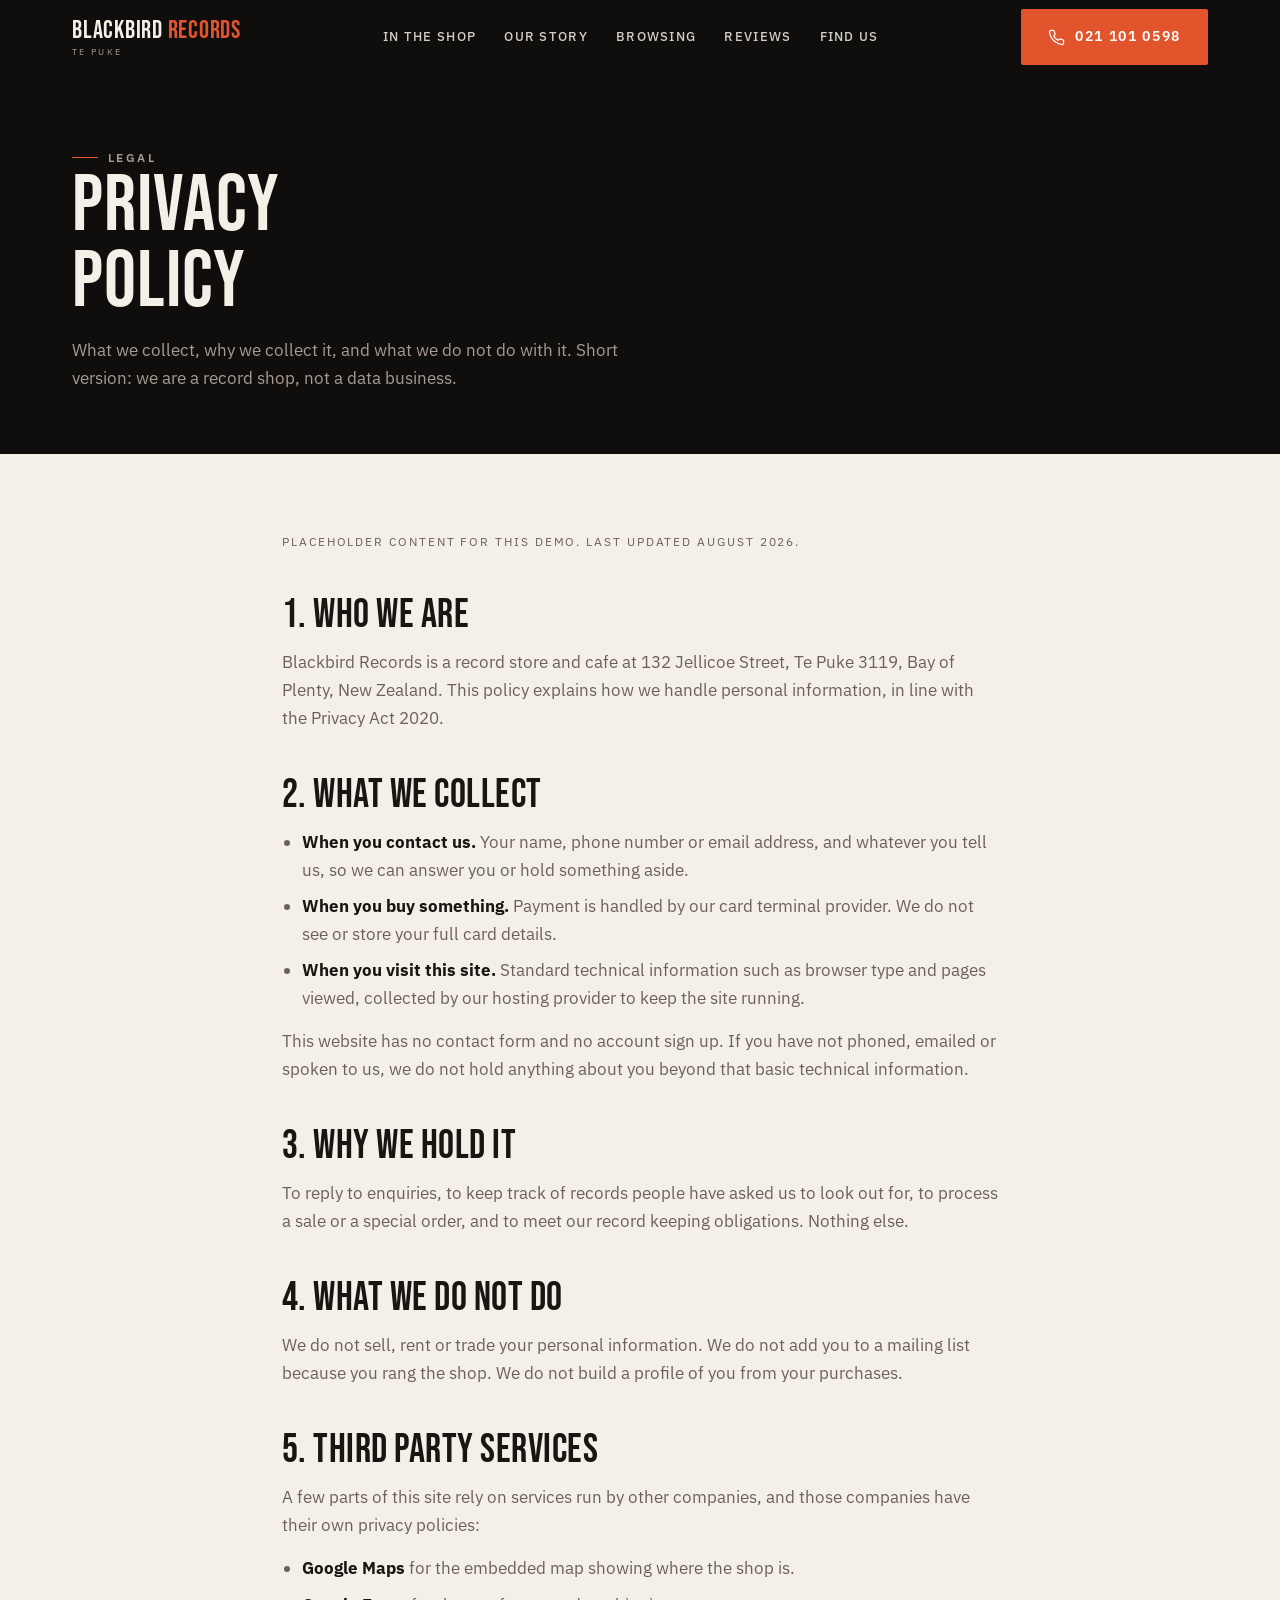
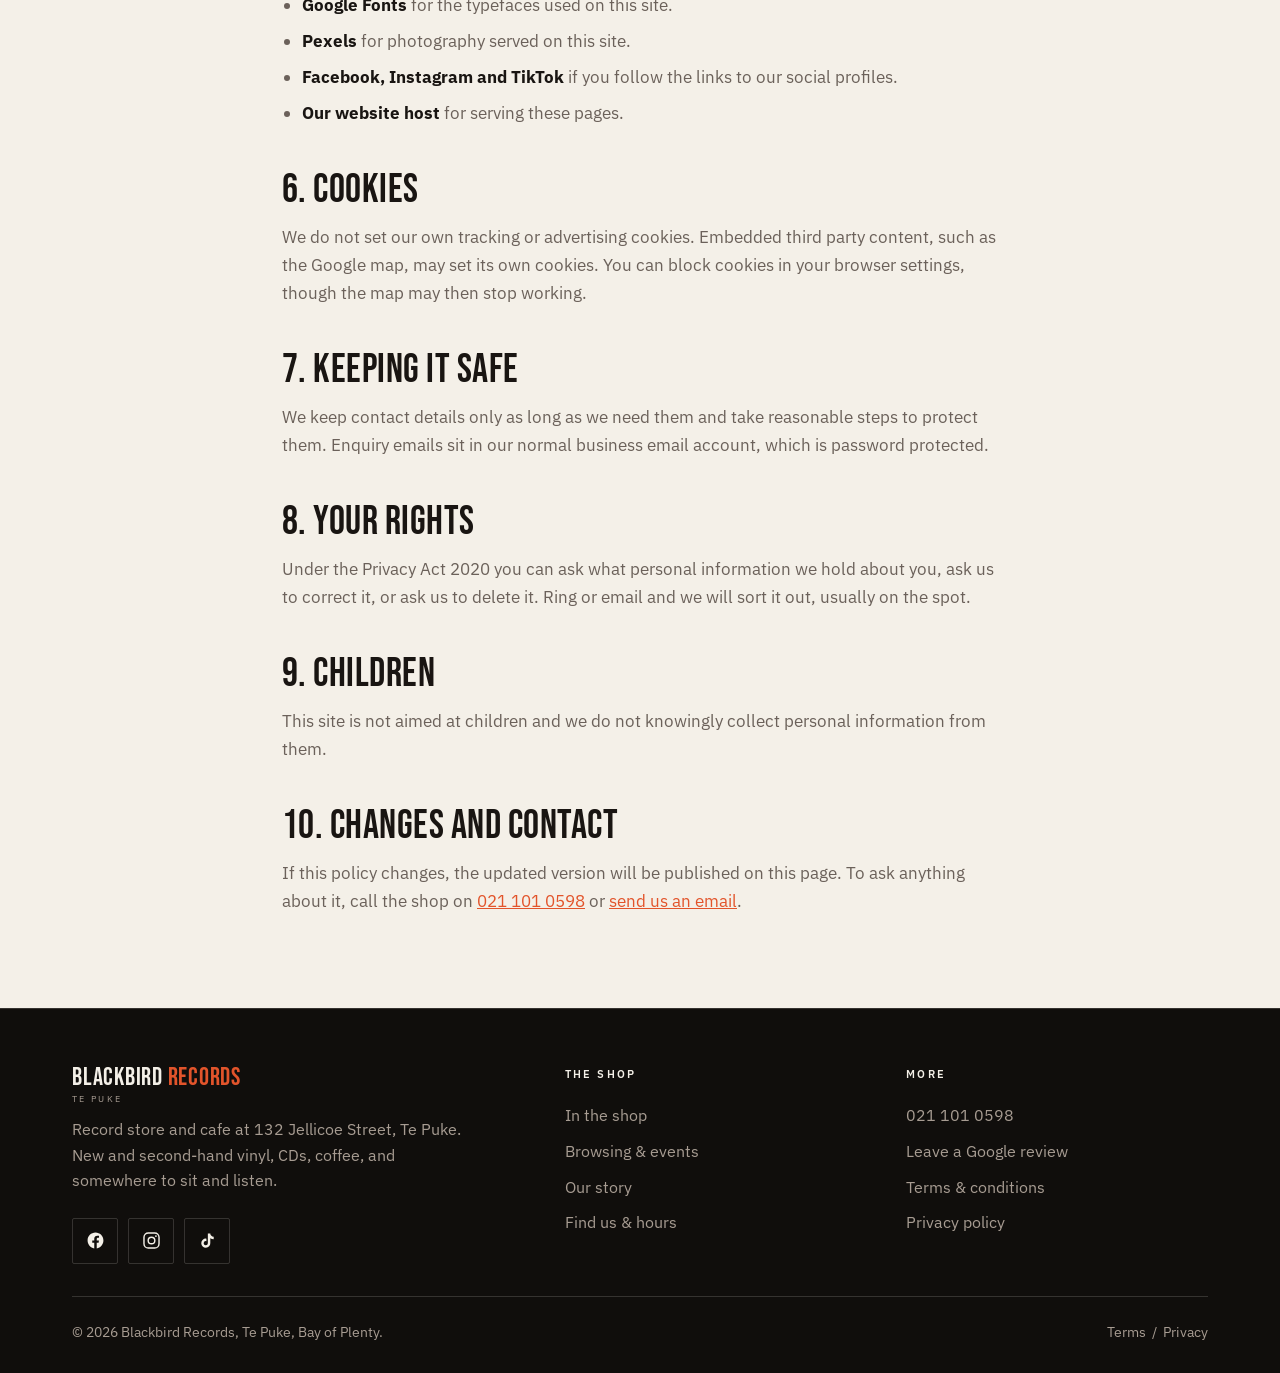
==== privacy.html @ 30caebe0 "Initial build: Blackbird Records" ====
<!DOCTYPE html>
<html lang="en-NZ">
<head>
<meta charset="utf-8">
<meta name="viewport" content="width=device-width, initial-scale=1">
<title>Privacy Policy | Blackbird Records, Te Puke</title>
<meta name="description" content="Privacy policy for Blackbird Records, the record store and cafe at 132 Jellicoe Street, Te Puke.">
<meta name="robots" content="noindex">
<meta name="theme-color" content="#100E0C">
<link rel="icon" href="data:image/svg+xml,%3Csvg xmlns='http://www.w3.org/2000/svg' viewBox='0 0 64 64'%3E%3Crect width='64' height='64' fill='%23100E0C'/%3E%3Ccircle cx='32' cy='32' r='21' fill='none' stroke='%23F4F0E8' stroke-width='2.5'/%3E%3Ccircle cx='32' cy='32' r='13' fill='none' stroke='%23F4F0E8' stroke-width='1.5' opacity='.5'/%3E%3Ccircle cx='32' cy='32' r='6' fill='%23E2542B'/%3E%3C/svg%3E">
<link rel="preconnect" href="https://fonts.googleapis.com">
<link rel="preconnect" href="https://fonts.gstatic.com" crossorigin>
<link href="https://fonts.googleapis.com/css2?family=Bebas+Neue&family=IBM+Plex+Sans:wght@400;500;600&display=swap" rel="stylesheet">
<link rel="stylesheet" href="style.css">
</head>
<body>

<div id="intro">
  <div class="intro-mark">Blackbird<br><span>Records</span></div>
  <div class="intro-sub">Te Puke, Bay of Plenty</div>
</div>

<header class="nav stuck">
  <div class="wrap nav-in">
    <a class="brand" href="index.html">
      <b>Blackbird <i>Records</i></b>
      <small>Te Puke</small>
    </a>
    <nav class="nav-links">
      <a href="index.html#shop">In the shop</a>
      <a href="index.html#about">Our story</a>
      <a href="records.html">Browsing</a>
      <a href="index.html#reviews">Reviews</a>
      <a href="index.html#visit">Find us</a>
    </nav>
    <div class="nav-right">
      <a class="btn btn--accent nav-cta" href="tel:+64211010598">
        <svg viewBox="0 0 24 24" fill="none" stroke="currentColor" stroke-width="1.8" stroke-linecap="round" stroke-linejoin="round" aria-hidden="true"><path d="M22 16.9v3a2 2 0 0 1-2.2 2 19.8 19.8 0 0 1-8.6-3.1 19.5 19.5 0 0 1-6-6A19.8 19.8 0 0 1 2.1 4.2 2 2 0 0 1 4.1 2h3a2 2 0 0 1 2 1.7c.1 1 .4 1.9.7 2.8a2 2 0 0 1-.5 2.1L8.1 9.9a16 16 0 0 0 6 6l1.3-1.2a2 2 0 0 1 2.1-.5c.9.3 1.8.6 2.8.7a2 2 0 0 1 1.7 2z"/></svg>
        021 101 0598
      </a>
      <a class="nav-call" href="tel:+64211010598" aria-label="Call Blackbird Records">
        <svg viewBox="0 0 24 24" fill="none" stroke="currentColor" stroke-width="1.9" stroke-linecap="round" stroke-linejoin="round" aria-hidden="true"><path d="M22 16.9v3a2 2 0 0 1-2.2 2 19.8 19.8 0 0 1-8.6-3.1 19.5 19.5 0 0 1-6-6A19.8 19.8 0 0 1 2.1 4.2 2 2 0 0 1 4.1 2h3a2 2 0 0 1 2 1.7c.1 1 .4 1.9.7 2.8a2 2 0 0 1-.5 2.1L8.1 9.9a16 16 0 0 0 6 6l1.3-1.2a2 2 0 0 1 2.1-.5c.9.3 1.8.6 2.8.7a2 2 0 0 1 1.7 2z"/></svg>
      </a>
      <button class="burger" id="burger" aria-label="Open menu" aria-expanded="false" aria-controls="mobileMenu">
        <svg viewBox="0 0 24 24" fill="none" stroke="currentColor" stroke-width="2" stroke-linecap="round" aria-hidden="true"><path d="M3 6h18M3 12h18M3 18h18"/></svg>
      </button>
    </div>
  </div>
  <div class="mobile-menu" id="mobileMenu">
    <a href="index.html#shop">In the shop</a>
    <a href="index.html#about">Our story</a>
    <a href="records.html">Browsing &amp; events</a>
    <a href="index.html#reviews">Reviews</a>
    <a href="index.html#visit">Find us &amp; hours</a>
  </div>
</header>

<section class="page-head">
  <div class="wrap">
    <p class="eyebrow">Legal</p>
    <h1>Privacy<br>policy</h1>
    <p>What we collect, why we collect it, and what we do not do with it. Short version: we are a record shop, not a data business.</p>
  </div>
</section>

<section class="section section--bone">
  <div class="wrap prose rv">
    <p class="updated">Placeholder content for this demo. Last updated August 2026.</p>

    <h2>1. Who we are</h2>
    <p>Blackbird Records is a record store and cafe at 132 Jellicoe Street, Te Puke 3119, Bay of Plenty, New Zealand. This policy explains how we handle personal information, in line with the Privacy Act 2020.</p>

    <h2>2. What we collect</h2>
    <ul>
      <li><strong>When you contact us.</strong> Your name, phone number or email address, and whatever you tell us, so we can answer you or hold something aside.</li>
      <li><strong>When you buy something.</strong> Payment is handled by our card terminal provider. We do not see or store your full card details.</li>
      <li><strong>When you visit this site.</strong> Standard technical information such as browser type and pages viewed, collected by our hosting provider to keep the site running.</li>
    </ul>
    <p>This website has no contact form and no account sign up. If you have not phoned, emailed or spoken to us, we do not hold anything about you beyond that basic technical information.</p>

    <h2>3. Why we hold it</h2>
    <p>To reply to enquiries, to keep track of records people have asked us to look out for, to process a sale or a special order, and to meet our record keeping obligations. Nothing else.</p>

    <h2>4. What we do not do</h2>
    <p>We do not sell, rent or trade your personal information. We do not add you to a mailing list because you rang the shop. We do not build a profile of you from your purchases.</p>

    <h2>5. Third party services</h2>
    <p>A few parts of this site rely on services run by other companies, and those companies have their own privacy policies:</p>
    <ul>
      <li><strong>Google Maps</strong> for the embedded map showing where the shop is.</li>
      <li><strong>Google Fonts</strong> for the typefaces used on this site.</li>
      <li><strong>Pexels</strong> for photography served on this site.</li>
      <li><strong>Facebook, Instagram and TikTok</strong> if you follow the links to our social profiles.</li>
      <li><strong>Our website host</strong> for serving these pages.</li>
    </ul>

    <h2>6. Cookies</h2>
    <p>We do not set our own tracking or advertising cookies. Embedded third party content, such as the Google map, may set its own cookies. You can block cookies in your browser settings, though the map may then stop working.</p>

    <h2>7. Keeping it safe</h2>
    <p>We keep contact details only as long as we need them and take reasonable steps to protect them. Enquiry emails sit in our normal business email account, which is password protected.</p>

    <h2>8. Your rights</h2>
    <p>Under the Privacy Act 2020 you can ask what personal information we hold about you, ask us to correct it, or ask us to delete it. Ring or email and we will sort it out, usually on the spot.</p>

    <h2>9. Children</h2>
    <p>This site is not aimed at children and we do not knowingly collect personal information from them.</p>

    <h2>10. Changes and contact</h2>
    <p>If this policy changes, the updated version will be published on this page. To ask anything about it, call the shop on <a href="tel:+64211010598" style="color:var(--accent);">021 101 0598</a> or <a data-gmail href="#" data-user="blackbirdrecordstepuke" data-domain="gmail.com" data-su="Privacy%20question" data-body="Hi%20Justin%2C%0A%0A" style="color:var(--accent);">send us an email</a>.</p>
  </div>
</section>

<footer class="footer">
  <div class="wrap">
    <div class="foot-top">
      <div>
        <a class="brand" href="index.html" style="display:inline-flex;">
          <b>Blackbird <i>Records</i></b>
          <small>Te Puke</small>
        </a>
        <p>Record store and cafe at 132 Jellicoe Street, Te Puke. New and second-hand vinyl, CDs, coffee, and somewhere to sit and listen.</p>
        <div class="socials">
          <a href="https://www.facebook.com/blackbirdrecordstepuke/" target="_blank" rel="noopener" aria-label="Blackbird Records on Facebook">
            <svg viewBox="0 0 24 24" fill="currentColor" aria-hidden="true"><path d="M22 12.06C22 6.5 17.52 2 12 2S2 6.5 2 12.06c0 5 3.66 9.15 8.44 9.94v-7.03H7.9v-2.9h2.54V9.85c0-2.52 1.5-3.91 3.77-3.91 1.09 0 2.24.2 2.24.2v2.46h-1.26c-1.24 0-1.63.78-1.63 1.57v1.89h2.78l-.45 2.9h-2.33V22c4.78-.79 8.44-4.93 8.44-9.94z"/></svg>
          </a>
          <a href="https://www.instagram.com/blackbirdrecords_tepuke/" target="_blank" rel="noopener" aria-label="Blackbird Records on Instagram">
            <svg viewBox="0 0 24 24" fill="none" stroke="currentColor" stroke-width="1.8" aria-hidden="true"><rect x="2.5" y="2.5" width="19" height="19" rx="5.5"/><circle cx="12" cy="12" r="4.2"/><circle cx="17.6" cy="6.4" r="1.15" fill="currentColor" stroke="none"/></svg>
          </a>
          <a href="https://www.tiktok.com/search?q=Blackbird%20Records%20Te%20Puke" target="_blank" rel="noopener" aria-label="Search TikTok for Blackbird Records">
            <svg viewBox="0 0 24 24" fill="currentColor" aria-hidden="true"><path d="M16.6 5.82A4.28 4.28 0 0 1 15.54 3h-3.1v12.4a2.59 2.59 0 0 1-2.59 2.5 2.59 2.59 0 1 1 .77-5.06v-3.2a5.75 5.75 0 0 0-.77-.05A5.71 5.71 0 1 0 15.54 15V9.01a7.35 7.35 0 0 0 4.3 1.38V7.3a4.29 4.29 0 0 1-3.24-1.48z"/></svg>
          </a>
        </div>
      </div>

      <div class="foot-col">
        <h4>The shop</h4>
        <a href="index.html#shop">In the shop</a>
        <a href="records.html">Browsing &amp; events</a>
        <a href="index.html#about">Our story</a>
        <a href="index.html#visit">Find us &amp; hours</a>
      </div>

      <div class="foot-col">
        <h4>More</h4>
        <a href="tel:+64211010598">021 101 0598</a>
        <a href="https://search.google.com/local/writereview?placeid=ChIJOxzHuvd5bm0RaVWxwtF5s38" target="_blank" rel="noopener">Leave a Google review</a>
        <a href="terms.html">Terms &amp; conditions</a>
        <a href="privacy.html">Privacy policy</a>
      </div>
    </div>

    <div class="foot-bot">
      <span>&copy; <span data-year>2026</span> Blackbird Records, Te Puke, Bay of Plenty.</span>
      <span><a href="terms.html">Terms</a> &nbsp;/&nbsp; <a href="privacy.html">Privacy</a></span>
    </div>
  </div>
</footer>

<script src="site.js"></script>
</body>
</html>
---- style.css ----
/* Blackbird Records, Te Puke
   Archetype: Industrial. Bebas Neue + IBM Plex Sans. */

:root{
  --ink:#100E0C;
  --ink-2:#1A1613;
  --ink-3:#241E1A;
  --bone:#F4F0E8;
  --bone-2:#E8E1D4;
  --accent:#E2542B;
  --accent-soft:rgba(226,84,43,.14);
  --text:#191512;
  --muted:#6B615A;
  --muted-dark:#A79C92;
  --line:rgba(16,14,12,.14);
  --line-dark:rgba(244,240,232,.16);
  --r:2px;
  --wrap:1180px;
  --display:"Bebas Neue",Impact,"Haettenschweiler","Arial Narrow",sans-serif;
  --body:"IBM Plex Sans",-apple-system,BlinkMacSystemFont,"Segoe UI",sans-serif;
}

*,*::before,*::after{box-sizing:border-box;}

html{-webkit-text-size-adjust:100%;scroll-behavior:smooth;}
@media (prefers-reduced-motion:reduce){html{scroll-behavior:auto;}}

body{
  margin:0;
  background:var(--bone);
  color:var(--text);
  font-family:var(--body);
  font-size:17px;
  line-height:1.65;
  overflow-x:hidden;
  -webkit-font-smoothing:antialiased;
}

img{
  max-width:100%;
  display:block;
  image-orientation:from-image;
  filter:saturate(.85) contrast(1.06);
}

a{color:inherit;}

h1,h2,h3,.display{
  font-family:var(--display);
  font-weight:400;
  letter-spacing:.012em;
  line-height:.95;
  margin:0;
  text-transform:uppercase;
}

.wrap{width:100%;max-width:var(--wrap);margin:0 auto;padding:0 22px;}

.eyebrow{
  font-family:var(--body);
  font-size:12px;
  font-weight:600;
  letter-spacing:.2em;
  text-transform:uppercase;
  color:var(--accent);
  margin:0 0 14px;
  display:flex;
  align-items:center;
  gap:10px;
}
.eyebrow::before{content:"";width:26px;height:1px;background:var(--accent);flex:none;}

.section{padding:78px 0;}
.section--bone{background:var(--bone);}
.section--bone2{background:var(--bone-2);}
.section--ink{background:var(--ink);color:var(--bone);}
.section--ink h2,.section--ink h3{color:var(--bone);}

.sec-head{max-width:640px;margin-bottom:40px;}
.sec-head h2{font-size:clamp(38px,8.4vw,62px);}
.sec-head p{margin:16px 0 0;color:var(--muted);font-size:17px;}
.section--ink .sec-head p{color:var(--muted-dark);}

/* ---------- buttons ---------- */
.btn{
  display:inline-flex;align-items:center;justify-content:center;gap:10px;
  min-height:52px;padding:15px 26px;
  font-family:var(--body);font-size:14px;font-weight:600;
  letter-spacing:.12em;text-transform:uppercase;text-decoration:none;
  border:1px solid transparent;border-radius:var(--r);
  cursor:pointer;transition:transform .18s ease,background .18s ease,color .18s ease,border-color .18s ease;
}
.btn svg{width:17px;height:17px;flex:none;}
.btn--accent{background:var(--accent);color:#fff;}
.btn--accent:hover{background:#c9451f;transform:translateY(-2px);}
.btn--ghost{border-color:rgba(244,240,232,.4);color:var(--bone);background:rgba(255,255,255,.05);}
.btn--ghost:hover{background:rgba(244,240,232,.13);border-color:var(--bone);transform:translateY(-2px);}
.btn--dark{background:var(--ink);color:var(--bone);}
.btn--dark:hover{background:var(--ink-3);transform:translateY(-2px);}
.btn--outline{border-color:var(--ink);color:var(--ink);}
.btn--outline:hover{background:var(--ink);color:var(--bone);transform:translateY(-2px);}
.btn--lg{min-height:60px;padding:19px 30px;font-size:15px;width:100%;}

/* ---------- intro curtain ---------- */
#intro{
  position:fixed;inset:0;z-index:200;background:var(--ink);
  display:flex;align-items:center;justify-content:center;flex-direction:column;gap:14px;
  transition:opacity .7s ease .35s,visibility .7s ease .35s;
}
#intro.done{opacity:0;visibility:hidden;}
.intro-mark{
  font-family:var(--display);color:var(--bone);
  font-size:clamp(44px,12vw,96px);line-height:.9;text-align:center;
  opacity:0;transform:translateY(14px);
  animation:introIn .8s cubic-bezier(.2,.7,.3,1) forwards;
}
.intro-mark span{color:var(--accent);}
.intro-sub{
  font-size:11px;letter-spacing:.34em;text-transform:uppercase;color:var(--muted-dark);
  opacity:0;animation:introIn .8s cubic-bezier(.2,.7,.3,1) .18s forwards;
}
@keyframes introIn{to{opacity:1;transform:none;}}

/* ---------- reveal ---------- */
.rv{opacity:0;transform:translateY(22px);transition:opacity .8s cubic-bezier(.2,.7,.3,1),transform .8s cubic-bezier(.2,.7,.3,1);}
.rv.in{opacity:1;transform:none;}

@media (prefers-reduced-motion:reduce){
  #intro{display:none;}
  .rv{opacity:1;transform:none;transition:none;}
  .intro-mark,.intro-sub{animation:none;opacity:1;transform:none;}
}

/* ---------- nav ---------- */
.nav{
  position:fixed;top:0;left:0;right:0;z-index:100;
  background:rgba(16,14,12,.0);
  border-bottom:1px solid transparent;
  transition:background .3s ease,border-color .3s ease,backdrop-filter .3s ease;
}
.nav.stuck{background:rgba(16,14,12,.94);backdrop-filter:blur(12px);border-bottom-color:var(--line-dark);}
.nav-in{display:flex;align-items:center;justify-content:space-between;gap:16px;height:74px;}
.brand{display:flex;flex-direction:column;text-decoration:none;color:var(--bone);line-height:1;}
.brand b{font-family:var(--display);font-size:25px;letter-spacing:.03em;font-weight:400;}
.brand b i{font-style:normal;color:var(--accent);}
.brand small{font-size:9px;letter-spacing:.26em;text-transform:uppercase;color:var(--muted-dark);margin-top:4px;}
.nav-links{display:none;gap:28px;align-items:center;}
.nav-links a{
  color:var(--bone);text-decoration:none;font-size:13px;font-weight:500;
  letter-spacing:.1em;text-transform:uppercase;opacity:.85;transition:color .2s,opacity .2s;
}
.nav-links a:hover{color:var(--accent);opacity:1;}
.nav-cta{display:none;}
.burger{
  width:46px;height:46px;display:flex;align-items:center;justify-content:center;
  background:none;border:1px solid var(--line-dark);border-radius:var(--r);cursor:pointer;color:var(--bone);
}
.burger svg{width:20px;height:20px;}
.nav-call{
  display:inline-flex;align-items:center;justify-content:center;
  width:46px;height:46px;background:var(--accent);color:#fff;border-radius:var(--r);text-decoration:none;
}
.nav-call svg{width:18px;height:18px;}
.nav-right{display:flex;align-items:center;gap:9px;}

.mobile-menu{
  display:none;background:var(--ink);border-top:1px solid var(--line-dark);padding:10px 0 22px;
}
.mobile-menu.open{display:block;}
.mobile-menu a{
  display:block;padding:15px 22px;color:var(--bone);text-decoration:none;
  font-family:var(--display);font-size:24px;letter-spacing:.03em;
  border-bottom:1px solid rgba(244,240,232,.08);
}
.mobile-menu a:last-child{border-bottom:none;}

@media(min-width:960px){
  .nav-links{display:flex;}
  .nav-cta{display:inline-flex;}
  .burger,.nav-call{display:none;}
  .mobile-menu{display:none !important;}
}

/* ---------- hero ---------- */
.hero{
  position:relative;background:var(--ink);
  min-height:clamp(600px,100svh,880px);
  display:flex;align-items:flex-end;
  padding:120px 0 46px;overflow:hidden;
}
.hero-slides{position:absolute;inset:0;}
.hero-slide{
  position:absolute;inset:0;opacity:0;transition:opacity 1.6s ease;
}
.hero-slide.on{opacity:1;}
.hero-slide img{width:100%;height:100%;object-fit:cover;filter:saturate(.72) contrast(1.08) brightness(.86);}
.hero-scrim{
  position:absolute;inset:0;
  background:linear-gradient(to bottom,rgba(16,14,12,.72) 0%,rgba(16,14,12,.5) 34%,rgba(16,14,12,.88) 100%);
}
.hero-in{position:relative;z-index:2;color:var(--bone);width:100%;}
.hero h1{
  font-size:clamp(46px,12.4vw,108px);
  color:var(--bone);max-width:15ch;
}
.hero h1 em{font-style:normal;color:var(--accent);}
.hero-sub{
  margin:22px 0 0;max-width:52ch;color:#DDD5CB;font-size:17px;line-height:1.6;
}
.hero-eyebrow{color:var(--accent);}
.hero-cta{display:flex;flex-wrap:wrap;gap:12px;margin-top:30px;}
.hero-cta .btn{flex:1 1 220px;}

.hero-quote{
  margin-top:30px;max-width:470px;
  background:rgba(20,17,15,.42);
  backdrop-filter:blur(14px);-webkit-backdrop-filter:blur(14px);
  border:1px solid rgba(244,240,232,.22);
  border-radius:var(--r);padding:18px 20px;
}
.hq-stars{display:flex;gap:3px;margin-bottom:9px;}
.hq-stars svg{width:14px;height:14px;color:var(--accent);}
.hq-body{min-height:66px;}
.hq-text{font-size:15px;line-height:1.55;color:#EAE3DA;margin:0;transition:opacity .5s ease;}
.hq-name{
  display:block;margin-top:9px;font-size:11px;letter-spacing:.16em;
  text-transform:uppercase;color:var(--muted-dark);font-style:normal;
  transition:opacity .5s ease;
}
.hq-badge{
  display:inline-block;margin-top:12px;font-size:9.5px;letter-spacing:.16em;text-transform:uppercase;
  color:var(--muted-dark);border-top:1px solid rgba(244,240,232,.16);padding-top:9px;
}

/* ---------- services ---------- */
.grid{display:grid;gap:20px;grid-template-columns:1fr;}
@media(min-width:660px){.grid{grid-template-columns:repeat(2,1fr);}}
@media(min-width:1000px){.grid--3{grid-template-columns:repeat(3,1fr);}}

.card{
  background:#fff;border:1px solid var(--line);border-radius:var(--r);overflow:hidden;
  display:flex;flex-direction:column;transition:transform .3s ease,box-shadow .3s ease,border-color .3s ease;
}
.card:hover{transform:translateY(-5px);box-shadow:0 18px 40px rgba(16,14,12,.13);border-color:rgba(226,84,43,.4);}
.card-img{position:relative;aspect-ratio:4/3;overflow:hidden;background:var(--ink-2);}
.card-img img{width:100%;height:100%;object-fit:cover;transition:transform .6s ease;}
.card:hover .card-img img{transform:scale(1.05);}
.card-num{
  position:absolute;left:0;bottom:0;background:var(--ink);color:var(--bone);
  font-family:var(--display);font-size:16px;letter-spacing:.08em;padding:6px 12px 4px;
}
.card-body{padding:22px;flex:1;}
.card-body h3{font-size:27px;margin-bottom:9px;}
.card-body p{margin:0;color:var(--muted);font-size:16px;line-height:1.6;}

/* ---------- about ---------- */
.split{display:grid;gap:34px;grid-template-columns:1fr;align-items:center;}
@media(min-width:900px){.split{grid-template-columns:1fr 1fr;gap:56px;}}
.about-media{position:relative;}
.about-media img{width:100%;height:auto;aspect-ratio:4/3;object-fit:cover;border-radius:var(--r);}
.corner-tag{
  position:absolute;left:0;top:0;background:var(--accent);color:#fff;
  font-family:var(--display);font-size:17px;letter-spacing:.09em;padding:9px 16px 7px;
}
.about-copy h2{font-size:clamp(36px,8vw,58px);}
.about-copy p{color:var(--muted);margin:18px 0 0;}
.pullquote{
  margin:26px 0 0;padding:16px 0 16px 20px;border-left:3px solid var(--accent);
  font-size:19px;line-height:1.45;color:var(--text);font-style:italic;
}
.pullquote cite{
  display:block;margin-top:9px;font-style:normal;font-size:11px;letter-spacing:.16em;
  text-transform:uppercase;color:var(--muted);
}
.checks{list-style:none;margin:26px 0 0;padding:0;display:grid;gap:13px;}
.checks li{display:flex;gap:12px;align-items:flex-start;font-size:16px;}
.checks svg{width:19px;height:19px;color:var(--accent);flex:none;margin-top:3px;}

/* ---------- crew ---------- */
.crew-card{
  background:var(--ink-2);border:1px solid var(--line-dark);border-radius:var(--r);
  padding:28px 24px;text-align:center;transition:transform .3s ease,border-color .3s ease;
}
.crew-card:hover{transform:translateY(-5px);border-color:rgba(226,84,43,.55);}
.avatar{
  width:78px;height:78px;margin:0 auto 18px;border-radius:50%;
  background:var(--ink);border:2px solid var(--accent);
  display:flex;align-items:center;justify-content:center;
  font-family:var(--display);font-size:27px;color:var(--accent);letter-spacing:.05em;
}
.crew-card h3{font-size:25px;color:var(--bone);}
.crew-name{
  display:block;margin:7px 0 12px;font-size:11px;letter-spacing:.18em;
  text-transform:uppercase;color:var(--accent);
}
.crew-card p{margin:0;color:var(--muted-dark);font-size:15.5px;line-height:1.6;}

/* ---------- reviews ---------- */
.rev-card{
  background:#fff;border:1px solid var(--line);border-radius:var(--r);padding:26px 24px;
  display:flex;flex-direction:column;
}
.stars{display:flex;gap:3px;margin-bottom:14px;}
.stars svg{width:16px;height:16px;color:var(--accent);}
.rev-card p{margin:0;font-size:16.5px;line-height:1.65;color:var(--text);flex:1;}
.rev-meta{
  margin-top:18px;padding-top:15px;border-top:1px solid var(--line);
  display:flex;justify-content:space-between;align-items:baseline;gap:12px;flex-wrap:wrap;
}
.rev-meta b{font-size:13px;letter-spacing:.1em;text-transform:uppercase;}
.rev-meta span{font-size:13px;color:var(--muted);}
.note{
  display:inline-block;margin-bottom:22px;font-size:11px;letter-spacing:.16em;text-transform:uppercase;
  color:var(--muted);border:1px solid var(--line);border-radius:var(--r);padding:7px 13px;
}
.rev-actions{margin-top:34px;display:flex;flex-wrap:wrap;gap:12px;}

/* ---------- review banner ---------- */
.banner{position:relative;background:var(--ink);overflow:hidden;padding:70px 0;}
.banner-bg{position:absolute;inset:0;}
.banner-bg img{width:100%;height:100%;object-fit:cover;opacity:.3;filter:saturate(.4) contrast(1.1);}
.banner-bg::after{content:"";position:absolute;inset:0;background:linear-gradient(90deg,rgba(16,14,12,.94),rgba(16,14,12,.7));}
.banner-in{position:relative;z-index:2;display:grid;gap:26px;align-items:center;}
@media(min-width:900px){.banner-in{grid-template-columns:1.4fr auto;gap:40px;}}
.banner h2{font-size:clamp(32px,7vw,50px);color:var(--bone);}
.banner p{margin:14px 0 0;color:var(--muted-dark);max-width:52ch;}

/* ---------- contact ---------- */
.contact-grid{display:grid;gap:38px;grid-template-columns:1fr;}
@media(min-width:900px){.contact-grid{grid-template-columns:1fr 1fr;gap:56px;}}
.info-row{
  display:flex;gap:15px;align-items:flex-start;
  padding:17px 0;border-bottom:1px solid var(--line-dark);
}
.info-row:last-of-type{border-bottom:none;}
.info-row svg{width:20px;height:20px;color:var(--accent);flex:none;margin-top:3px;}
.info-row b{display:block;font-size:11px;letter-spacing:.18em;text-transform:uppercase;color:var(--muted-dark);margin-bottom:4px;font-weight:600;}
.info-row a,.info-row span{color:var(--bone);text-decoration:none;font-size:16.5px;}
.info-row a:hover{color:var(--accent);}
.hours-list{margin:0;font-size:16px;color:var(--bone);}
.hours-list div{display:flex;justify-content:space-between;gap:16px;padding:2px 0;}
.hours-list div span:last-child{color:var(--muted-dark);}

.socials{display:flex;gap:10px;flex-wrap:wrap;margin-top:24px;}
.socials a{
  width:46px;height:46px;display:flex;align-items:center;justify-content:center;
  border:1px solid var(--line-dark);border-radius:var(--r);color:var(--bone);
  transition:background .22s,border-color .22s,color .22s,transform .22s;
}
.socials a:hover{background:var(--accent);border-color:var(--accent);color:#fff;transform:translateY(-2px);}
.socials svg{width:19px;height:19px;}

.contact-box{
  align-self:start;
  background:var(--ink-2);border:1px solid var(--line-dark);border-radius:var(--r);padding:30px 26px;
}
.contact-box h3{font-size:29px;color:var(--bone);}
.contact-box p{color:var(--muted-dark);margin:12px 0 24px;font-size:16px;}
.contact-box .btn{margin-bottom:12px;}
.contact-box .btn:last-child{margin-bottom:0;}

/* ---------- map ---------- */
.map-wrap{
  width:100%;border-radius:var(--r);overflow:hidden;border:1px solid var(--line);
  background:var(--ink-2);line-height:0;
}
.map-wrap iframe{width:100%;height:400px;border:0;display:block;filter:grayscale(.28) contrast(1.04);}
@media(max-width:640px){.map-wrap iframe{height:320px;}}

/* ---------- gallery (masonry, natural ratios) ---------- */
.masonry{column-count:1;column-gap:16px;}
@media(min-width:640px){.masonry{column-count:2;}}
@media(min-width:1000px){.masonry{column-count:3;}}
.masonry figure{break-inside:avoid;margin:0 0 16px;border-radius:var(--r);overflow:hidden;border:1px solid var(--line);background:var(--ink-2);}
.masonry img{width:100%;height:auto;display:block;}

/* ---------- footer ---------- */
.footer{background:var(--ink);color:var(--muted-dark);padding:56px 0 30px;border-top:1px solid var(--line-dark);}
.foot-top{display:grid;gap:30px;grid-template-columns:1fr;padding-bottom:32px;border-bottom:1px solid var(--line-dark);}
@media(min-width:800px){.foot-top{grid-template-columns:1.5fr 1fr 1fr;gap:40px;}}
.foot-top p{margin:14px 0 0;font-size:15.5px;max-width:40ch;}
.foot-col h4{
  font-family:var(--body);font-size:11px;letter-spacing:.2em;text-transform:uppercase;
  color:var(--bone);margin:0 0 15px;font-weight:600;
}
.foot-col a{display:block;color:var(--muted-dark);text-decoration:none;font-size:15.5px;padding:5px 0;transition:color .2s;}
.foot-col a:hover{color:var(--accent);}
.foot-bot{
  padding-top:24px;display:flex;flex-wrap:wrap;gap:14px;justify-content:space-between;
  align-items:center;font-size:13.5px;
}
.foot-bot a{color:var(--muted-dark);text-decoration:none;}
.foot-bot a:hover{color:var(--accent);}

/* ---------- inner pages ---------- */
.page-head{background:var(--ink);color:var(--bone);padding:132px 0 62px;position:relative;overflow:hidden;}
.page-head h1{font-size:clamp(42px,10vw,80px);color:var(--bone);}
.page-head p{margin:16px 0 0;color:var(--muted-dark);max-width:56ch;}
.prose{max-width:760px;}
.prose h2{font-size:clamp(28px,6vw,40px);margin:44px 0 14px;}
.prose h2:first-child{margin-top:0;}
.prose h3{font-size:23px;margin:28px 0 10px;}
.prose p{color:var(--muted);margin:0 0 15px;}
.prose ul{color:var(--muted);padding-left:20px;margin:0 0 15px;}
.prose li{margin-bottom:8px;}
.prose strong{color:var(--text);}
.updated{font-size:12px;letter-spacing:.16em;text-transform:uppercase;color:var(--muted);margin-bottom:34px;}
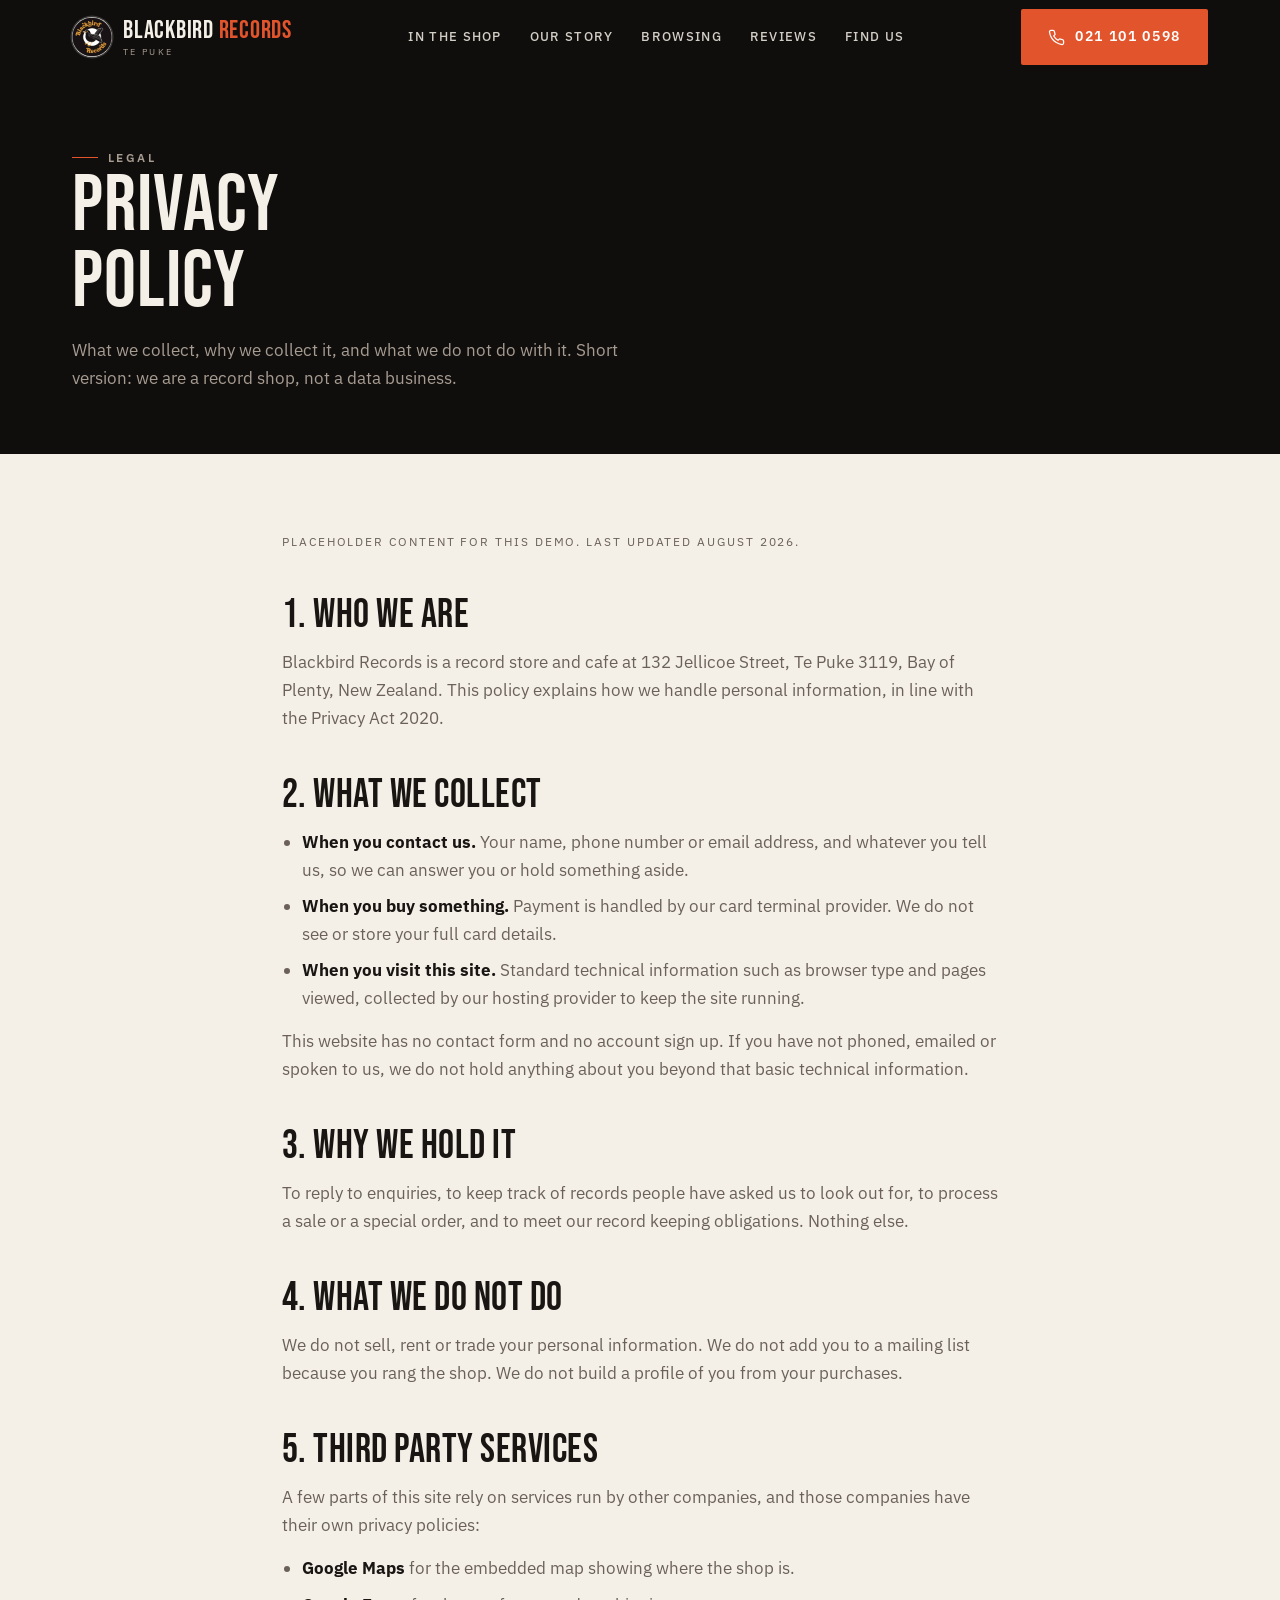
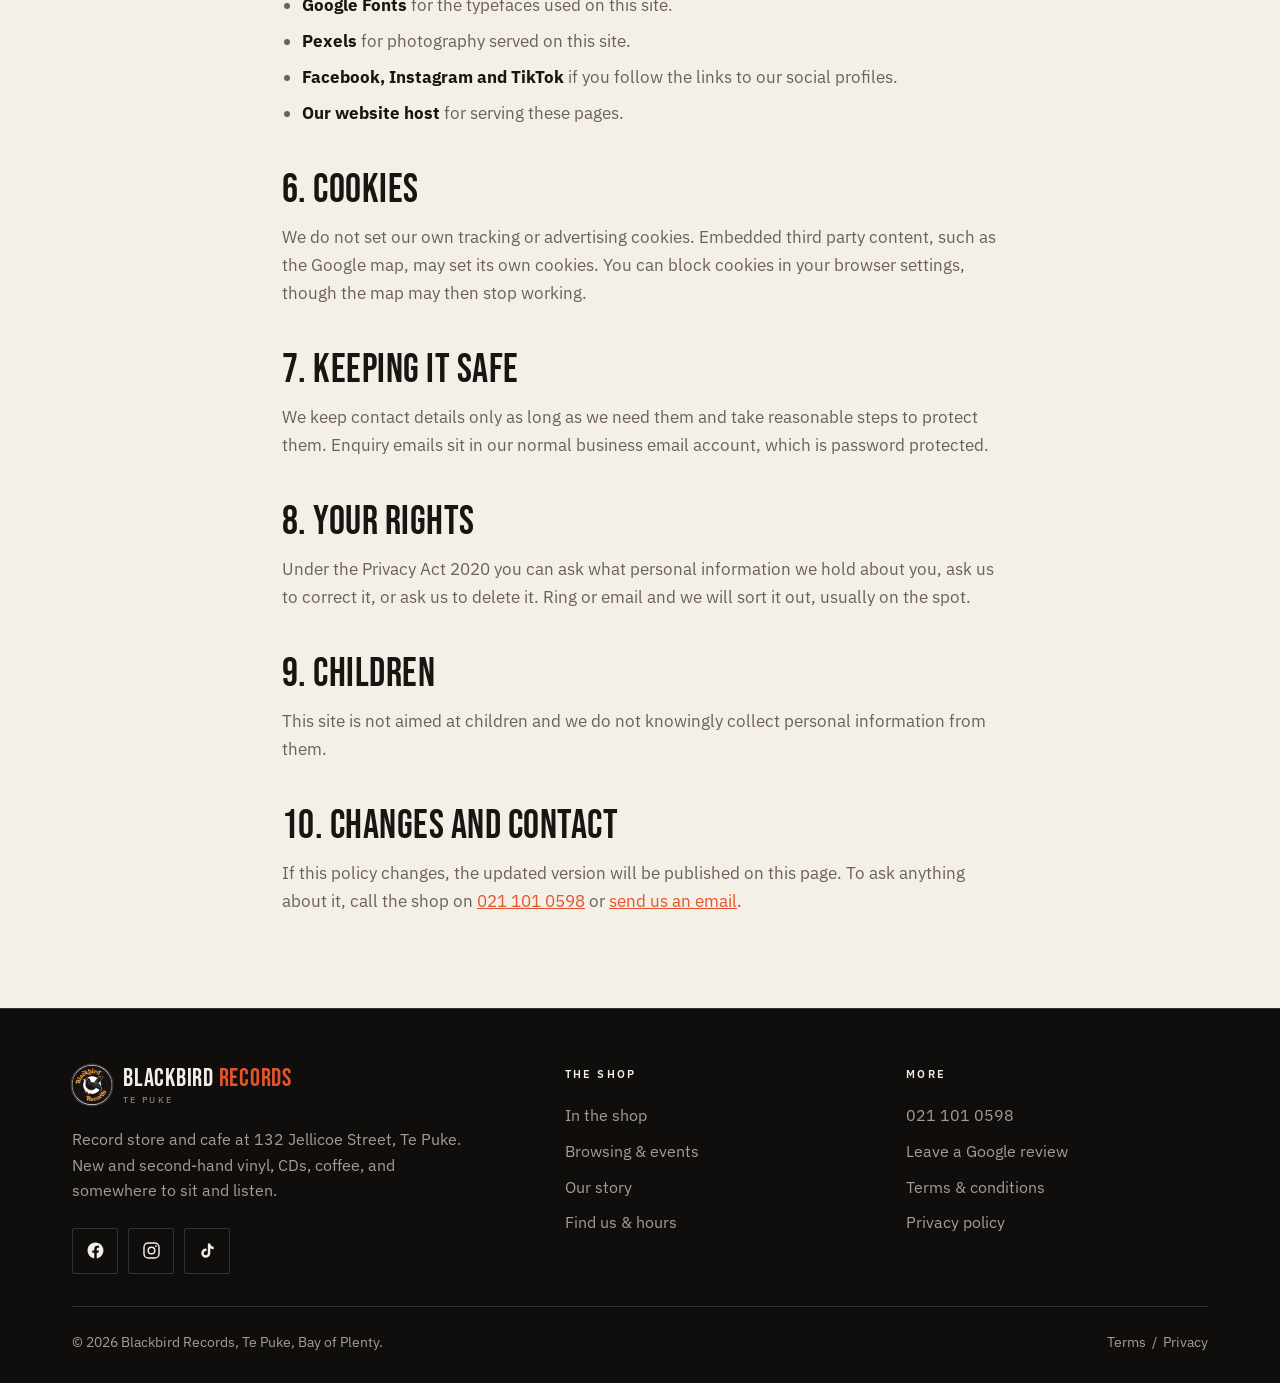
==== commit abd72ae6: "Swap stock photos for real shop images in hero, story, cards and gallery; add real logo to nav and f" ====
--- a/privacy.html
+++ b/privacy.html
@@ -7,7 +7,7 @@
 <meta name="description" content="Privacy policy for Blackbird Records, the record store and cafe at 132 Jellicoe Street, Te Puke.">
 <meta name="robots" content="noindex">
 <meta name="theme-color" content="#100E0C">
-<link rel="icon" href="data:image/svg+xml,%3Csvg xmlns='http://www.w3.org/2000/svg' viewBox='0 0 64 64'%3E%3Crect width='64' height='64' fill='%23100E0C'/%3E%3Ccircle cx='32' cy='32' r='21' fill='none' stroke='%23F4F0E8' stroke-width='2.5'/%3E%3Ccircle cx='32' cy='32' r='13' fill='none' stroke='%23F4F0E8' stroke-width='1.5' opacity='.5'/%3E%3Ccircle cx='32' cy='32' r='6' fill='%23E2542B'/%3E%3C/svg%3E">
+<link rel="icon" type="image/png" href="images/favicon.png">
 <link rel="preconnect" href="https://fonts.googleapis.com">
 <link rel="preconnect" href="https://fonts.gstatic.com" crossorigin>
 <link href="https://fonts.googleapis.com/css2?family=Bebas+Neue&family=IBM+Plex+Sans:wght@400;500;600&display=swap" rel="stylesheet">
@@ -23,8 +23,11 @@
 <header class="nav stuck">
   <div class="wrap nav-in">
     <a class="brand" href="index.html">
-      <b>Blackbird <i>Records</i></b>
-      <small>Te Puke</small>
+      <img class="brand-logo" src="images/logo.png" alt="" width="40" height="40">
+      <span class="brand-text">
+        <b>Blackbird <i>Records</i></b>
+        <small>Te Puke</small>
+      </span>
     </a>
     <nav class="nav-links">
       <a href="index.html#shop">In the shop</a>
@@ -116,8 +119,11 @@
     <div class="foot-top">
       <div>
         <a class="brand" href="index.html" style="display:inline-flex;">
-          <b>Blackbird <i>Records</i></b>
-          <small>Te Puke</small>
+          <img class="brand-logo" src="images/logo.png" alt="" width="40" height="40">
+          <span class="brand-text">
+            <b>Blackbird <i>Records</i></b>
+            <small>Te Puke</small>
+          </span>
         </a>
         <p>Record store and cafe at 132 Jellicoe Street, Te Puke. New and second-hand vinyl, CDs, coffee, and somewhere to sit and listen.</p>
         <div class="socials">
--- a/style.css
+++ b/style.css
@@ -140,7 +140,9 @@
 }
 .nav.stuck{background:rgba(16,14,12,.94);backdrop-filter:blur(12px);border-bottom-color:var(--line-dark);}
 .nav-in{display:flex;align-items:center;justify-content:space-between;gap:16px;height:74px;}
-.brand{display:flex;flex-direction:column;text-decoration:none;color:var(--bone);line-height:1;}
+.brand{display:flex;align-items:center;gap:11px;text-decoration:none;color:var(--bone);line-height:1;}
+.brand-logo{width:40px;height:40px;border-radius:50%;flex:none;box-shadow:0 0 0 1.5px rgba(244,240,232,.18);}
+.brand-text{display:flex;flex-direction:column;line-height:1;}
 .brand b{font-family:var(--display);font-size:25px;letter-spacing:.03em;font-weight:400;}
 .brand b i{font-style:normal;color:var(--accent);}
 .brand small{font-size:9px;letter-spacing:.26em;text-transform:uppercase;color:var(--muted-dark);margin-top:4px;}
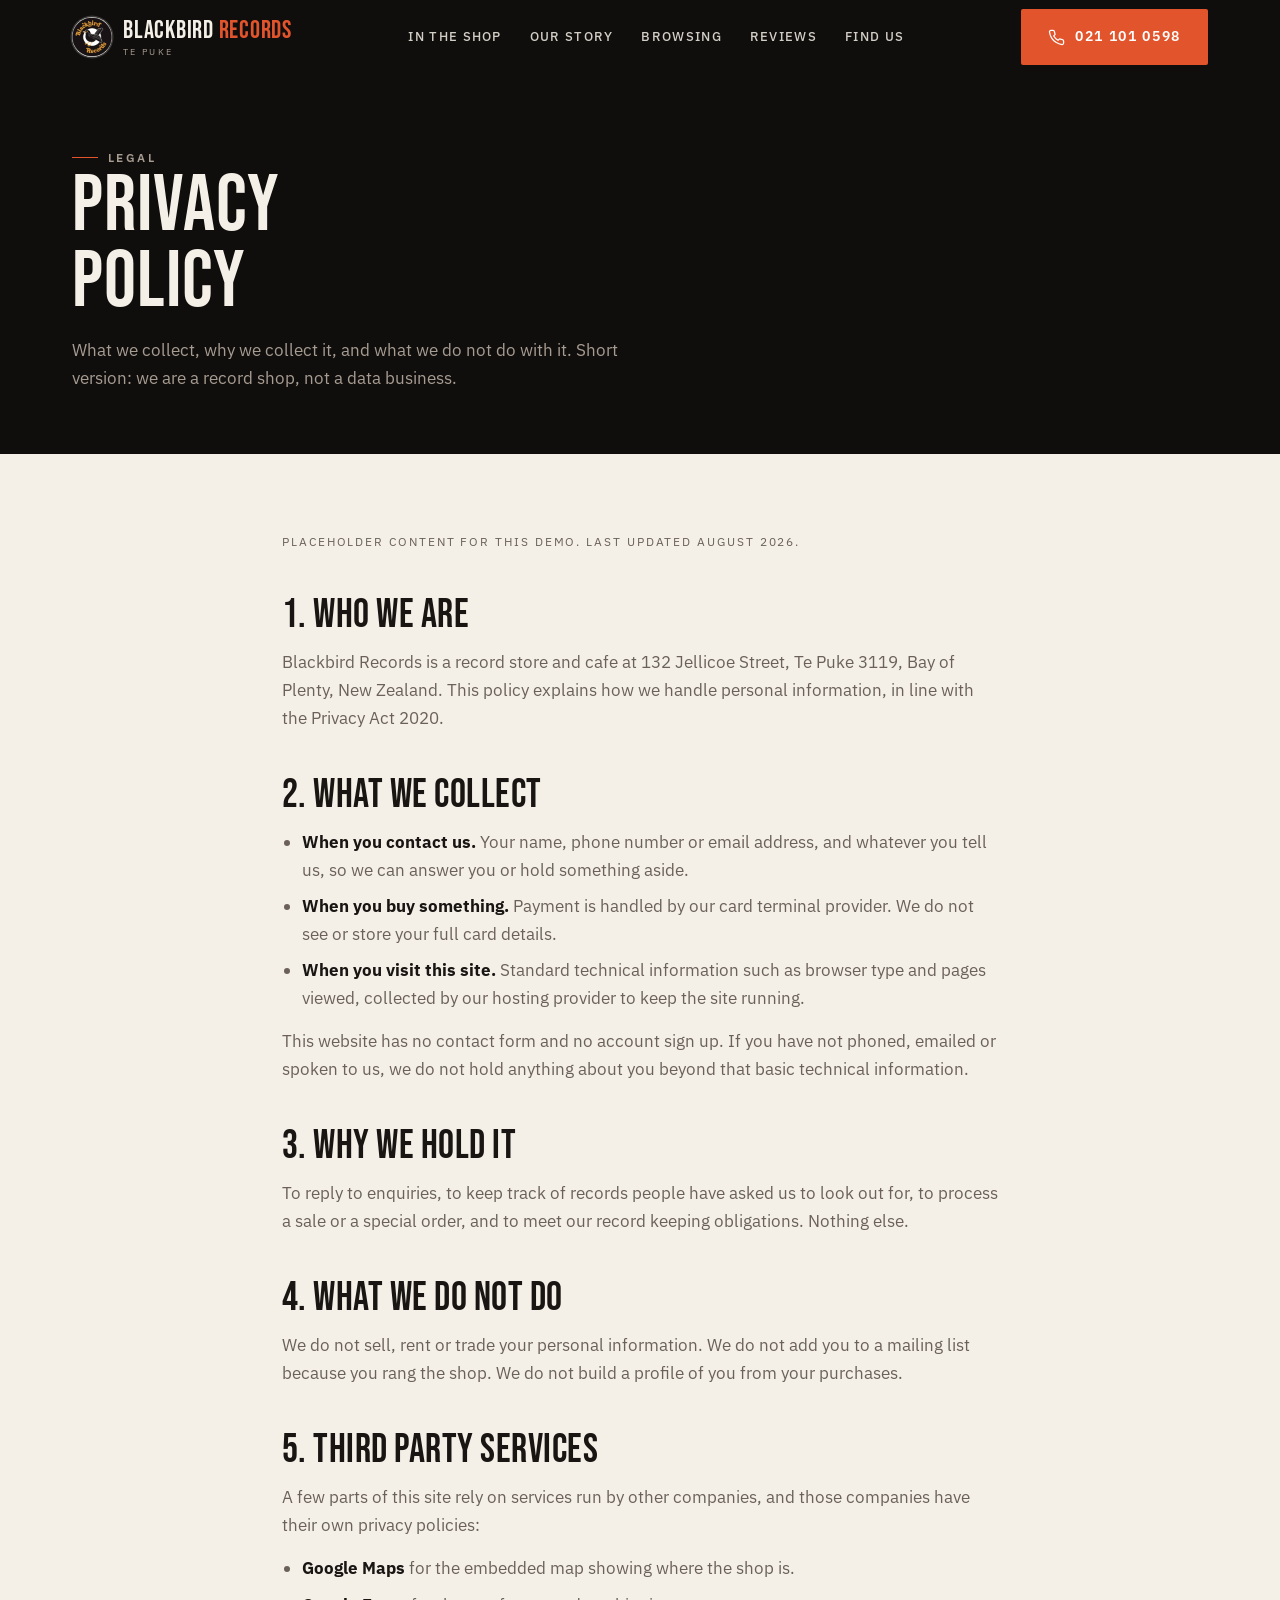
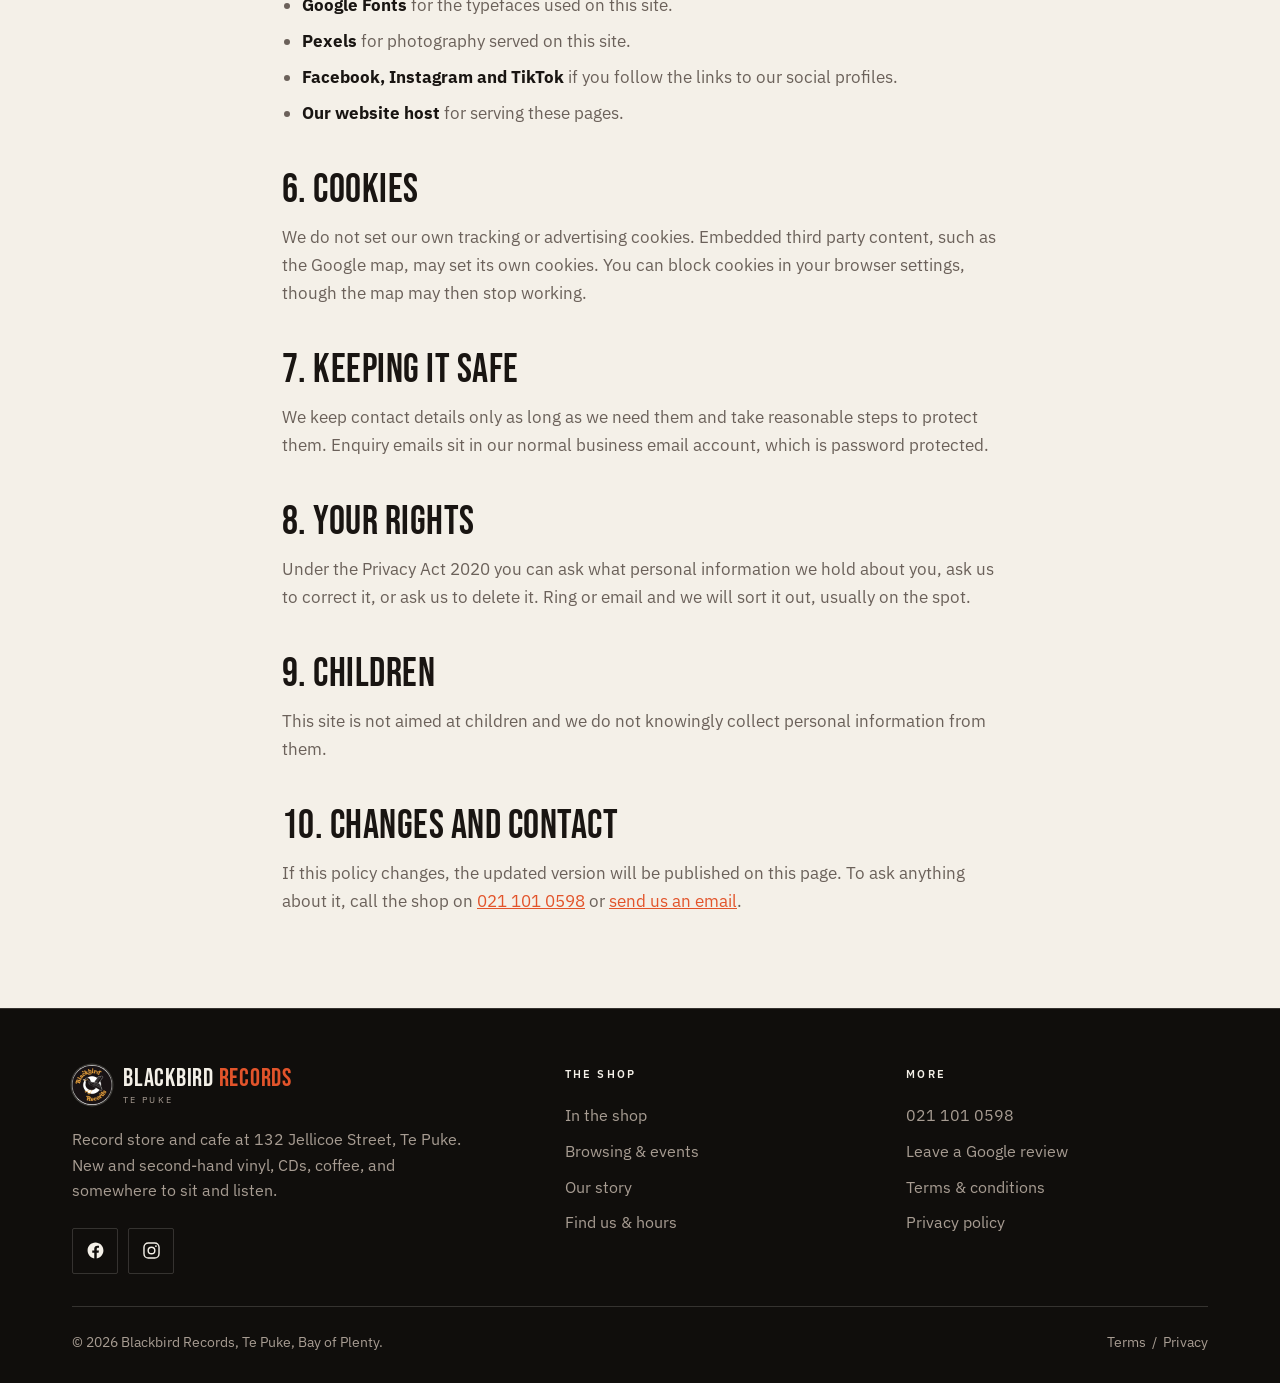
==== commit 3ca4fbc7: "Remove social icons that only ran a Facebook, Instagram or TikTok search They were stand-ins from th" ====
--- a/privacy.html
+++ b/privacy.html
@@ -133,9 +133,6 @@
           <a href="https://www.instagram.com/blackbirdrecords_tepuke/" target="_blank" rel="noopener" aria-label="Blackbird Records on Instagram">
             <svg viewBox="0 0 24 24" fill="none" stroke="currentColor" stroke-width="1.8" aria-hidden="true"><rect x="2.5" y="2.5" width="19" height="19" rx="5.5"/><circle cx="12" cy="12" r="4.2"/><circle cx="17.6" cy="6.4" r="1.15" fill="currentColor" stroke="none"/></svg>
           </a>
-          <a href="https://www.tiktok.com/search?q=Blackbird%20Records%20Te%20Puke" target="_blank" rel="noopener" aria-label="Search TikTok for Blackbird Records">
-            <svg viewBox="0 0 24 24" fill="currentColor" aria-hidden="true"><path d="M16.6 5.82A4.28 4.28 0 0 1 15.54 3h-3.1v12.4a2.59 2.59 0 0 1-2.59 2.5 2.59 2.59 0 1 1 .77-5.06v-3.2a5.75 5.75 0 0 0-.77-.05A5.71 5.71 0 1 0 15.54 15V9.01a7.35 7.35 0 0 0 4.3 1.38V7.3a4.29 4.29 0 0 1-3.24-1.48z"/></svg>
-          </a>
         </div>
       </div>
 
--- a/style.css
+++ b/style.css
@@ -259,7 +259,7 @@
 .split{display:grid;gap:34px;grid-template-columns:1fr;align-items:center;}
 @media(min-width:900px){.split{grid-template-columns:1fr 1fr;gap:56px;}}
 .about-media{position:relative;}
-.about-media img{width:100%;height:auto;aspect-ratio:4/3;object-fit:cover;border-radius:var(--r);}
+.about-media img{width:100%;height:auto;border-radius:var(--r);}
 .corner-tag{
   position:absolute;left:0;top:0;background:var(--accent);color:#fff;
   font-family:var(--display);font-size:17px;letter-spacing:.09em;padding:9px 16px 7px;
